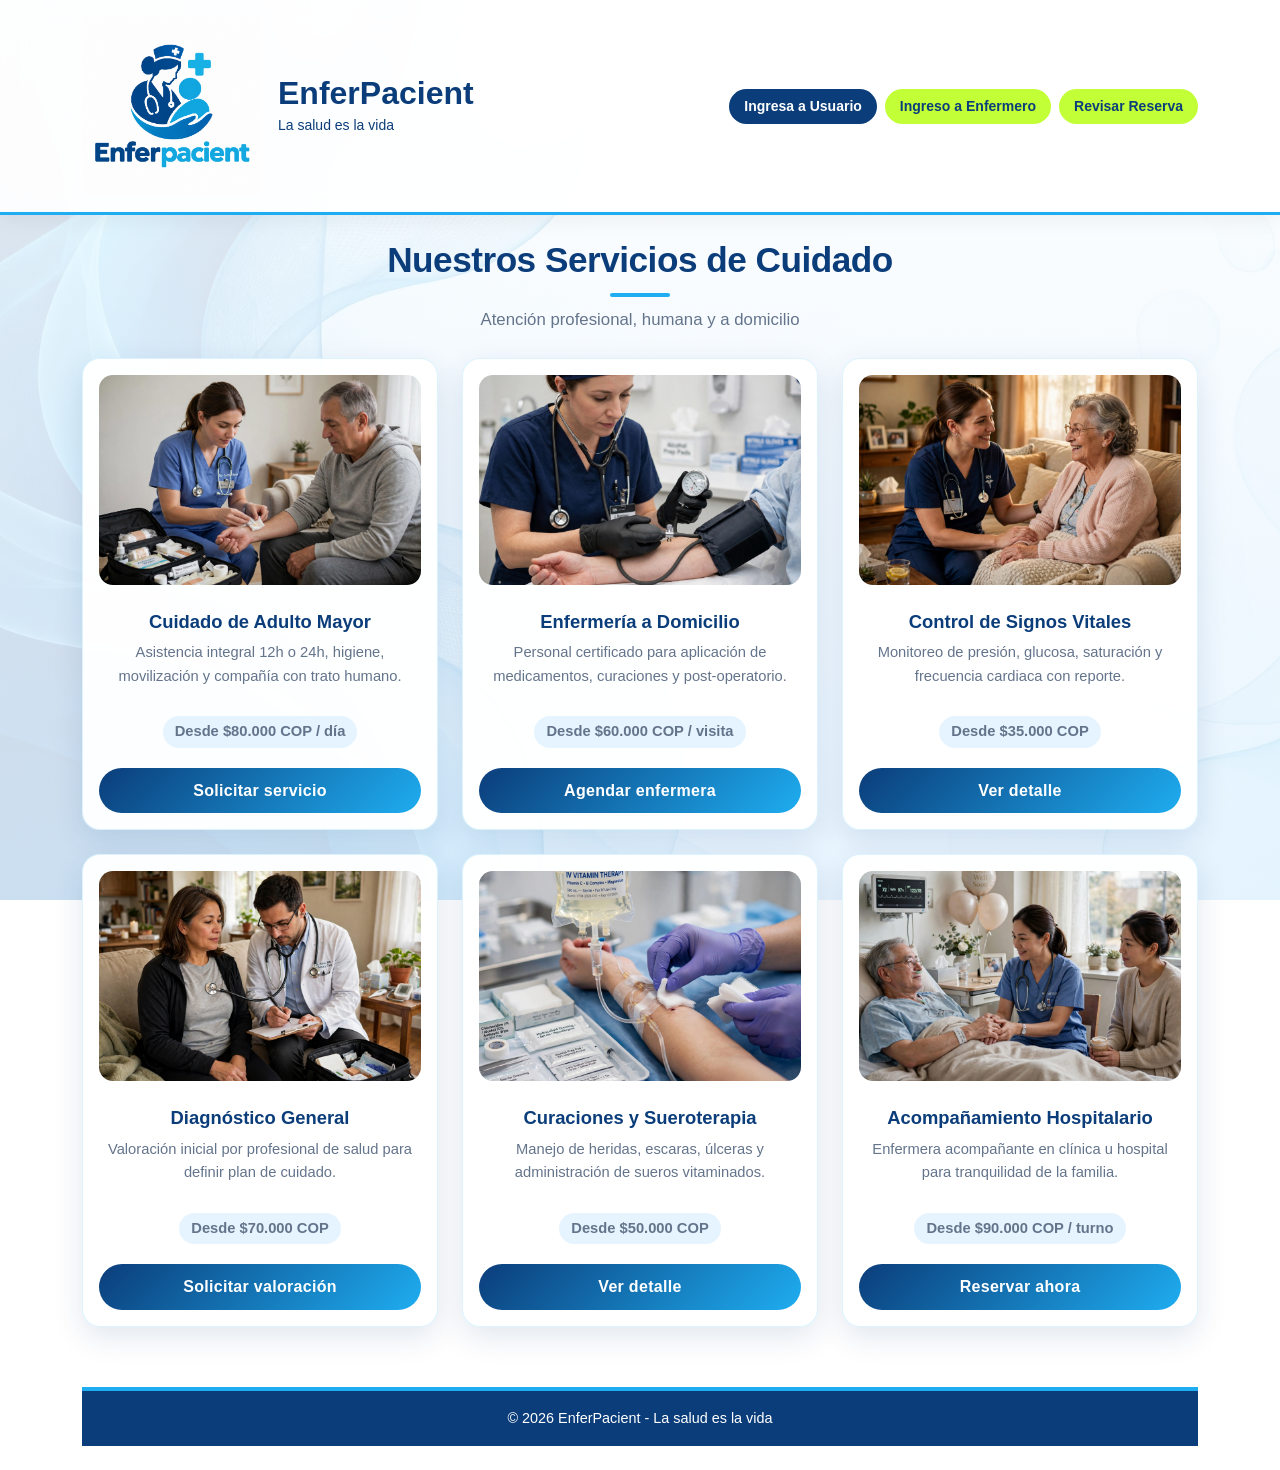
==== programacion avanzada/Index.html @ 77a521f7 "Add files via upload" ====
<!DOCTYPE html>
<html lang="es">
<head>
    <meta charset="UTF-8">
    <meta name="viewport" content="width=device-width, initial-scale=1.0">
    <title>EnferPacient</title>

    <link href="https://cdn.jsdelivr.net/npm/bootstrap@5.3.0/dist/css/bootstrap.min.css" rel="stylesheet">

    <link rel="stylesheet" href="css/styles.css">
</head>
<body>

<header class="encabezado py-3 px-4">
    <div class="container d-flex flex-row align-items-center justify-content-between flex-wrap">
    
        <div class="d-flex align-items-center">
            <a href="index.html" class="mb-0 me-3">
                <img src="img/logo.png" alt="Enferpacient Logo" class="mi-logo">
            </a>
            <div class="text-start">
                <h1 class="h2 m-0 fw-bold">EnferPacient</h1>
                <small>La salud es la vida</small>
            </div>
        </div>

        <div class="d-flex gap-2 mt-2 mt-md-0">
            <a href="usuario_login.html" class="btn btn-sm fw-bold" style="background:#0B3D7A; color:white; border-radius:20px; padding:6px 14px;">Ingresa a Usuario</a>
            <a href="enfermero_registro.html" class="btn btn-sm fw-bold" style="background:#C2FF36; color:#0B3D7A; border-radius:20px; padding:6px 14px;">Ingreso a Enfermero</a>
            <a href="reserva.html" class="btn btn-sm fw-bold" style="background:#C2FF36; color:#0B3D7A; border-radius:20px; padding:6px 14px;">Revisar Reserva</a>
        </div>

    </div>
</header>

    <div class="container my-4 text-center">
        
        <h2 class="titulo-seccion">Nuestros Servicios de Cuidado</h2>
        <p class="subtitulo-seccion mb-4">Atención profesional, humana y a domicilio</p>

        <div class="row g-4">

            <div class="col-12 col-md-4">
                <div class="caja-producto text-center p-3">
                    <img src="img/img1.jpeg" alt="Cuidado de Adulto Mayor" class="foto-zapato mb-3">
                    <h3>Cuidado de Adulto Mayor</h3>
                    <p>Asistencia integral 12h o 24h, higiene, movilización y compañía con trato humano.</p>
                    <p class="precio">Desde $80.000 COP / día</p>
                    <button class="btn-comprar">Solicitar servicio</button>
                </div>
            </div>

            <div class="col-12 col-md-4">
                <div class="caja-producto text-center p-3">
                    <img src="img/img2.jpeg" alt="Enfermería a Domicilio" class="foto-zapato mb-3">
                    <h3>Enfermería a Domicilio</h3>
                    <p>Personal certificado para aplicación de medicamentos, curaciones y post-operatorio.</p>
                    <p class="precio">Desde $60.000 COP / visita</p>
                    <button class="btn-comprar">Agendar enfermera</button>
                </div>
            </div>

            <div class="col-12 col-md-4">
                <div class="caja-producto text-center p-3">
                    <img src="img/img3.jpeg" alt="Control de Signos Vitales" class="foto-zapato mb-3">
                    <h3>Control de Signos Vitales</h3>
                    <p>Monitoreo de presión, glucosa, saturación y frecuencia cardiaca con reporte.</p>
                    <p class="precio">Desde $35.000 COP</p>
                    <button class="btn-comprar">Ver detalle</button>
                </div>
            </div>

            <div class="col-12 col-md-4">
                <div class="caja-producto text-center p-3">
                    <img src="img/img4.jpeg" alt="Diagnóstico General" class="foto-zapato mb-3">
                    <h3>Diagnóstico General</h3>
                    <p>Valoración inicial por profesional de salud para definir plan de cuidado.</p>
                    <p class="precio">Desde $70.000 COP</p>
                    <button class="btn-comprar">Solicitar valoración</button>
                </div>
            </div>

            <div class="col-12 col-md-4">
                <div class="caja-producto text-center p-3">
                    <img src="img/img5.jpeg" alt="Curaciones Avanzadas" class="foto-zapato mb-3">
                    <h3>Curaciones y Sueroterapia</h3>
                    <p>Manejo de heridas, escaras, úlceras y administración de sueros vitaminados.</p>
                    <p class="precio">Desde $50.000 COP</p>
                    <button class="btn-comprar">Ver detalle</button>
                </div>
            </div>

            <div class="col-12 col-md-4">
                <div class="caja-producto text-center p-3">
                    <img src="img/img6.jpeg" alt="Acompañamiento Hospitalario" class="foto-zapato mb-3">
                    <h3>Acompañamiento Hospitalario</h3>
                    <p>Enfermera acompañante en clínica u hospital para tranquilidad de la familia.</p>
                    <p class="precio">Desde $90.000 COP / turno</p>
                    <button class="btn-comprar">Reservar ahora</button>
                </div>
            </div>

        </div>
            <footer class="pie-pagina text-center py-3">
        <p class="m-0">© 2026 EnferPacient - La salud es la vida</p>
    </footer>
</body>
</html>
---- programacion avanzada/css/styles.css ----
:root{
  --azul-oscuro: #0B3D7A;
  --azul-claro: #1EADF0;
  --azul-suave: #E6F4FF;
  --blanco: #ffffff;
  --texto: #2d3748;
  --sombra: 0 10px 30px rgba(11, 61, 122, 0.12);
}

body {
    background-image: linear-gradient(rgba(255,255,255,0.88), rgba(230,244,255,0.88)), url('../img/fondo.jpeg'); 
    background-size: cover;
    background-position: center;
    background-attachment: fixed;
    font-family: 'Poppins', 'Segoe UI', Arial, sans-serif;
    color: var(--texto);
    line-height: 1.6;
}

/* ENCABEZADO */
.encabezado {
    background-color: rgba(255, 255, 255, 0.92);
    backdrop-filter: blur(12px);
    color: var(--azul-oscuro);
    border-bottom: 3px solid var(--azul-claro);
    box-shadow: 0 4px 20px rgba(0,0,0,0.06);
    padding: 15px 30px;
    
    /* LOGO AL LADO */
    display: flex;
    align-items: center;
    justify-content: space-between;
}

.mi-logo {
    width: 180px;
    height: auto;
    margin: 0; /* quita el auto */
    display: block;
}
/* TITULO */
.titulo-seccion {
    background: transparent;
    display: block;
    padding: 0;
    border-radius: 0;
    color: var(--azul-oscuro);
    margin-bottom: 10px;
    font-weight: 800;
    font-size: 2.2rem;
    letter-spacing: -0.5px;
    position: relative;
}
.titulo-seccion::after{
    content: '';
    display: block;
    width: 60px;
    height: 4px;
    background: var(--azul-claro);
    border-radius: 2px;
    margin: 12px auto 0;
}
.subtitulo-seccion{
    color: #64748b;
    font-size: 1.05rem;
    margin-bottom: 40px;
}

/* TARJETAS DE SERVICIO */
.caja-producto {
    background-color: rgba(255, 255, 255, 0.96);
    border: 1px solid rgba(30, 173, 240, 0.15);
    border-radius: 18px;
    box-shadow: var(--sombra);
    transition: all 0.3s ease;
    height: 100%;
    overflow: hidden;
}
.caja-producto:hover {
    transform: translateY(-6px);
    box-shadow: 0 18px 40px rgba(11, 61, 122, 0.18);
    border-color: var(--azul-claro);
}

.caja-producto h3{
    color: var(--azul-oscuro);
    font-size: 1.15rem;
    font-weight: 700;
    margin: 10px 0 8px;
}
.caja-producto p{
    color: #64748b;
    font-size: 0.92rem;
}

.foto-zapato {
    width: 100%;
    height: 210px;
    object-fit: cover;
    border-radius: 14px;
    border: none;
}

.precio {
    font-size: 1.1rem;
    font-weight: 700;
    color: var(--azul-claro);
    background: var(--azul-suave);
    display: inline-block;
    padding: 4px 12px;
    border-radius: 20px;
    margin: 12px 0;
}

.btn-comprar {
    background: linear-gradient(135deg, var(--azul-oscuro) 0%, var(--azul-claro) 100%);
    color: white;
    border: none;
    padding: 10px 24px;
    border-radius: 50px;
    font-weight: 600;
    cursor: pointer;
    letter-spacing: 0.3px;
    transition: all 0.3s ease;
    width: 100%;
    margin-top: 8px;
}

.btn-comprar:hover {
    background: linear-gradient(135deg, #082f5f 0%, #199ad8 100%);
    transform: translateY(-1px);
    box-shadow: 0 8px 20px rgba(30, 173, 240, 0.35);
    color: white;
}

/* FOOTER */
.pie-pagina {
    background-color: var(--azul-oscuro);
    color: white;
    font-size: 0.9rem;
    margin-top: 60px;
    padding: 25px 0;
    border-top: 4px solid var(--azul-claro);
}
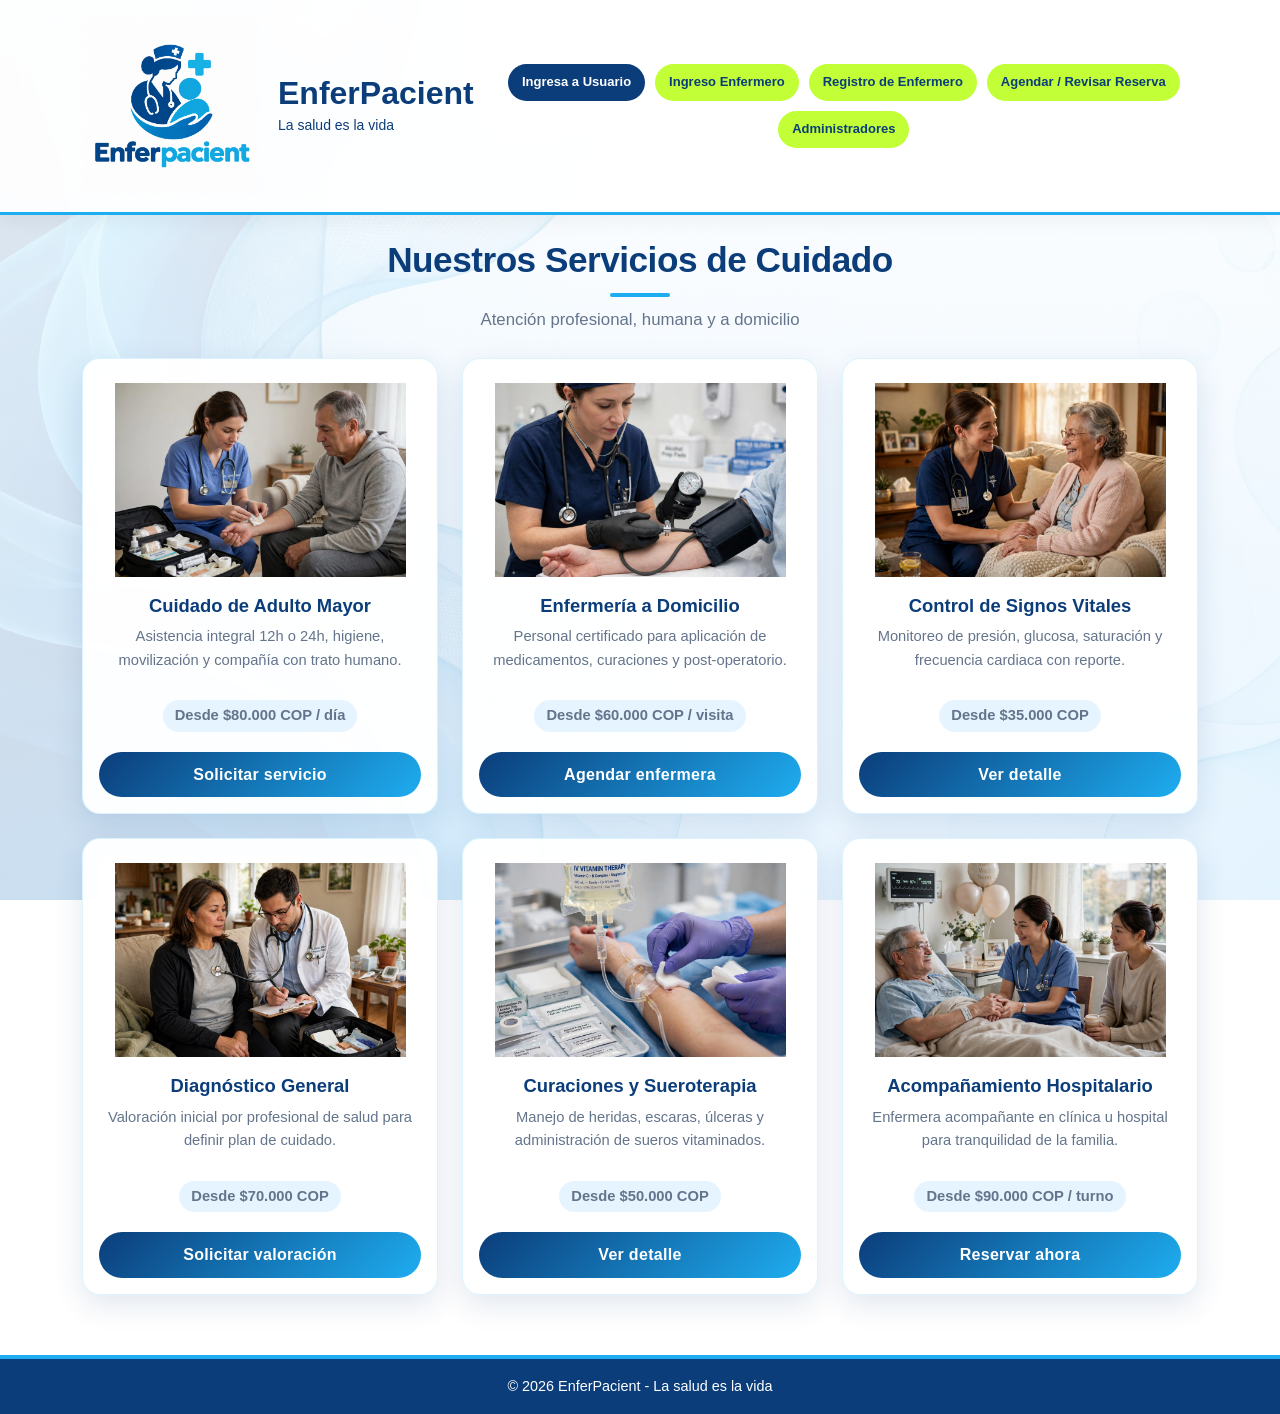
==== commit fcbe0692: "Add files via upload" ====
--- a/programacion avanzada/Index.html
+++ b/programacion avanzada/Index.html
@@ -1,3 +1,6 @@
+
+
+
 <!DOCTYPE html>
 <html lang="es">
 <head>
@@ -6,103 +9,163 @@
     <title>EnferPacient</title>
 
     <link href="https://cdn.jsdelivr.net/npm/bootstrap@5.3.0/dist/css/bootstrap.min.css" rel="stylesheet">
+    <link rel="stylesheet" href="css/styles.css">
 
-    <link rel="stylesheet" href="css/styles.css">
+    <style>
+        .menu-enferpacient {
+            display: flex;
+            flex-wrap: wrap;
+            justify-content: center;
+            align-items: center;
+            gap: 10px;
+        }
+
+        .menu-enferpacient a {
+            border-radius: 20px;
+            padding: 8px 14px;
+            font-size: 13px;
+            font-weight: bold;
+            text-align: center;
+            text-decoration: none;
+            white-space: normal;
+        }
+
+        .boton-usuario {
+            background: #0B3D7A;
+            color: white;
+        }
+
+        .boton-verde {
+            background: #C2FF36;
+            color: #0B3D7A;
+        }
+
+        .menu-enferpacient a:hover {
+            opacity: 0.85;
+        }
+
+        .btn-comprar {
+            display: inline-block;
+            text-decoration: none;
+            text-align: center;
+            cursor: pointer;
+        }
+    </style>
 </head>
 <body>
 
 <header class="encabezado py-3 px-4">
-    <div class="container d-flex flex-row align-items-center justify-content-between flex-wrap">
-    
+    <div class="container d-flex flex-column flex-lg-row align-items-center justify-content-between gap-3">
+
         <div class="d-flex align-items-center">
-            <a href="index.html" class="mb-0 me-3">
+            <a href="index.html" class="me-3">
                 <img src="img/logo.png" alt="Enferpacient Logo" class="mi-logo">
             </a>
+
             <div class="text-start">
                 <h1 class="h2 m-0 fw-bold">EnferPacient</h1>
                 <small>La salud es la vida</small>
             </div>
         </div>
 
-        <div class="d-flex gap-2 mt-2 mt-md-0">
-            <a href="usuario_login.html" class="btn btn-sm fw-bold" style="background:#0B3D7A; color:white; border-radius:20px; padding:6px 14px;">Ingresa a Usuario</a>
-            <a href="enfermero_registro.html" class="btn btn-sm fw-bold" style="background:#C2FF36; color:#0B3D7A; border-radius:20px; padding:6px 14px;">Ingreso a Enfermero</a>
-            <a href="reserva.html" class="btn btn-sm fw-bold" style="background:#C2FF36; color:#0B3D7A; border-radius:20px; padding:6px 14px;">Revisar Reserva</a>
-        </div>
+        <nav class="menu-enferpacient">
+            <a href="usuario_login.html" class="boton-usuario">
+                Ingresa a Usuario
+            </a>
+
+            <a href="enfermero_login.html" class="boton-verde">
+                Ingreso Enfermero
+            </a>
+
+            <a href="enfermero_registro.html" class="boton-verde">
+                Registro de Enfermero
+            </a>
+
+            <a href="usuario_login.html" class="boton-verde">
+                Agendar / Revisar Reserva
+            </a>
+
+            <a href="administrador.html" class="boton-verde">
+                Administradores
+            </a>
+        </nav>
 
     </div>
 </header>
 
-    <div class="container my-4 text-center">
-        
-        <h2 class="titulo-seccion">Nuestros Servicios de Cuidado</h2>
-        <p class="subtitulo-seccion mb-4">Atención profesional, humana y a domicilio</p>
+<div class="container my-4 text-center">
 
-        <div class="row g-4">
+    <h2 class="titulo-seccion">Nuestros Servicios de Cuidado</h2>
+    <p class="subtitulo-seccion mb-4">Atención profesional, humana y a domicilio</p>
 
-            <div class="col-12 col-md-4">
-                <div class="caja-producto text-center p-3">
-                    <img src="img/img1.jpeg" alt="Cuidado de Adulto Mayor" class="foto-zapato mb-3">
-                    <h3>Cuidado de Adulto Mayor</h3>
-                    <p>Asistencia integral 12h o 24h, higiene, movilización y compañía con trato humano.</p>
-                    <p class="precio">Desde $80.000 COP / día</p>
-                    <button class="btn-comprar">Solicitar servicio</button>
-                </div>
+    <div class="row g-4">
+
+        <div class="col-12 col-md-4">
+            <div class="caja-producto text-center p-3">
+                <img src="img/img1.jpeg" alt="Cuidado de Adulto Mayor" class="foto">
+                <h3>Cuidado de Adulto Mayor</h3>
+                <p>Asistencia integral 12h o 24h, higiene, movilización y compañía con trato humano.</p>
+                <p class="precio">Desde $80.000 COP / día</p>
+                <a href="usuario_login.html" class="btn-comprar">Solicitar servicio</a>
             </div>
+        </div>
 
-            <div class="col-12 col-md-4">
-                <div class="caja-producto text-center p-3">
-                    <img src="img/img2.jpeg" alt="Enfermería a Domicilio" class="foto-zapato mb-3">
-                    <h3>Enfermería a Domicilio</h3>
-                    <p>Personal certificado para aplicación de medicamentos, curaciones y post-operatorio.</p>
-                    <p class="precio">Desde $60.000 COP / visita</p>
-                    <button class="btn-comprar">Agendar enfermera</button>
-                </div>
+        <div class="col-12 col-md-4">
+            <div class="caja-producto text-center p-3">
+                <img src="img/img2.jpeg" alt="Enfermería a Domicilio" class="foto">
+                <h3>Enfermería a Domicilio</h3>
+                <p>Personal certificado para aplicación de medicamentos, curaciones y post-operatorio.</p>
+                <p class="precio">Desde $60.000 COP / visita</p>
+                <a href="usuario_login.html" class="btn-comprar">Agendar enfermera</a>
             </div>
+        </div>
 
-            <div class="col-12 col-md-4">
-                <div class="caja-producto text-center p-3">
-                    <img src="img/img3.jpeg" alt="Control de Signos Vitales" class="foto-zapato mb-3">
-                    <h3>Control de Signos Vitales</h3>
-                    <p>Monitoreo de presión, glucosa, saturación y frecuencia cardiaca con reporte.</p>
-                    <p class="precio">Desde $35.000 COP</p>
-                    <button class="btn-comprar">Ver detalle</button>
-                </div>
+        <div class="col-12 col-md-4">
+            <div class="caja-producto text-center p-3">
+                <img src="img/img3.jpeg" alt="Control de Signos Vitales" class="foto">
+                <h3>Control de Signos Vitales</h3>
+                <p>Monitoreo de presión, glucosa, saturación y frecuencia cardiaca con reporte.</p>
+                <p class="precio">Desde $35.000 COP</p>
+                <a href="usuario_login.html" class="btn-comprar">Ver detalle</a>
             </div>
+        </div>
 
-            <div class="col-12 col-md-4">
-                <div class="caja-producto text-center p-3">
-                    <img src="img/img4.jpeg" alt="Diagnóstico General" class="foto-zapato mb-3">
-                    <h3>Diagnóstico General</h3>
-                    <p>Valoración inicial por profesional de salud para definir plan de cuidado.</p>
-                    <p class="precio">Desde $70.000 COP</p>
-                    <button class="btn-comprar">Solicitar valoración</button>
-                </div>
+        <div class="col-12 col-md-4">
+            <div class="caja-producto text-center p-3">
+                <img src="img/img4.jpeg" alt="Diagnóstico General" class="foto">
+                <h3>Diagnóstico General</h3>
+                <p>Valoración inicial por profesional de salud para definir plan de cuidado.</p>
+                <p class="precio">Desde $70.000 COP</p>
+                <a href="usuario_login.html" class="btn-comprar">Solicitar valoración</a>
             </div>
+        </div>
 
-            <div class="col-12 col-md-4">
-                <div class="caja-producto text-center p-3">
-                    <img src="img/img5.jpeg" alt="Curaciones Avanzadas" class="foto-zapato mb-3">
-                    <h3>Curaciones y Sueroterapia</h3>
-                    <p>Manejo de heridas, escaras, úlceras y administración de sueros vitaminados.</p>
-                    <p class="precio">Desde $50.000 COP</p>
-                    <button class="btn-comprar">Ver detalle</button>
-                </div>
+        <div class="col-12 col-md-4">
+            <div class="caja-producto text-center p-3">
+                <img src="img/img5.jpeg" alt="Curaciones Avanzadas" class="foto">
+                <h3>Curaciones y Sueroterapia</h3>
+                <p>Manejo de heridas, escaras, úlceras y administración de sueros vitaminados.</p>
+                <p class="precio">Desde $50.000 COP</p>
+                <a href="usuario_login.html" class="btn-comprar">Ver detalle</a>
             </div>
+        </div>
 
-            <div class="col-12 col-md-4">
-                <div class="caja-producto text-center p-3">
-                    <img src="img/img6.jpeg" alt="Acompañamiento Hospitalario" class="foto-zapato mb-3">
-                    <h3>Acompañamiento Hospitalario</h3>
-                    <p>Enfermera acompañante en clínica u hospital para tranquilidad de la familia.</p>
-                    <p class="precio">Desde $90.000 COP / turno</p>
-                    <button class="btn-comprar">Reservar ahora</button>
-                </div>
+        <div class="col-12 col-md-4">
+            <div class="caja-producto text-center p-3">
+                <img src="img/img6.jpeg" alt="Acompañamiento Hospitalario" class="foto">
+                <h3>Acompañamiento Hospitalario</h3>
+                <p>Enfermera acompañante en clínica u hospital para tranquilidad de la familia.</p>
+                <p class="precio">Desde $90.000 COP / turno</p>
+                <a href="usuario_login.html" class="btn-comprar">Reservar ahora</a>
             </div>
+        </div>
 
-        </div>
-            <footer class="pie-pagina text-center py-3">
-        <p class="m-0">© 2026 EnferPacient - La salud es la vida</p>
-    </footer>
+    </div>
+</div>
+
+<footer class="pie-pagina text-center py-3">
+    <p class="m-0">© 2026 EnferPacient - La salud es la vida</p>
+</footer>
+
 </body>
-</html>+</html>
--- a/programacion avanzada/css/styles.css
+++ b/programacion avanzada/css/styles.css
@@ -17,7 +17,6 @@
     line-height: 1.6;
 }
 
-/* ENCABEZADO */
 .encabezado {
     background-color: rgba(255, 255, 255, 0.92);
     backdrop-filter: blur(12px);
@@ -26,7 +25,6 @@
     box-shadow: 0 4px 20px rgba(0,0,0,0.06);
     padding: 15px 30px;
     
-    /* LOGO AL LADO */
     display: flex;
     align-items: center;
     justify-content: space-between;
@@ -35,10 +33,9 @@
 .mi-logo {
     width: 180px;
     height: auto;
-    margin: 0; /* quita el auto */
+    margin: 0; 
     display: block;
 }
-/* TITULO */
 .titulo-seccion {
     background: transparent;
     display: block;
@@ -66,7 +63,6 @@
     margin-bottom: 40px;
 }
 
-/* TARJETAS DE SERVICIO */
 .caja-producto {
     background-color: rgba(255, 255, 255, 0.96);
     border: 1px solid rgba(30, 173, 240, 0.15);
@@ -93,12 +89,16 @@
     font-size: 0.92rem;
 }
 
-.foto-zapato {
+.foto {
     width: 100%;
     height: 210px;
-    object-fit: cover;
+    object-fit: contain;
+    object-position: center;
     border-radius: 14px;
     border: none;
+    display: block;
+    background-color: #ffffff;
+    padding: 8px;
 }
 
 .precio {
@@ -133,7 +133,6 @@
     color: white;
 }
 
-/* FOOTER */
 .pie-pagina {
     background-color: var(--azul-oscuro);
     color: white;
